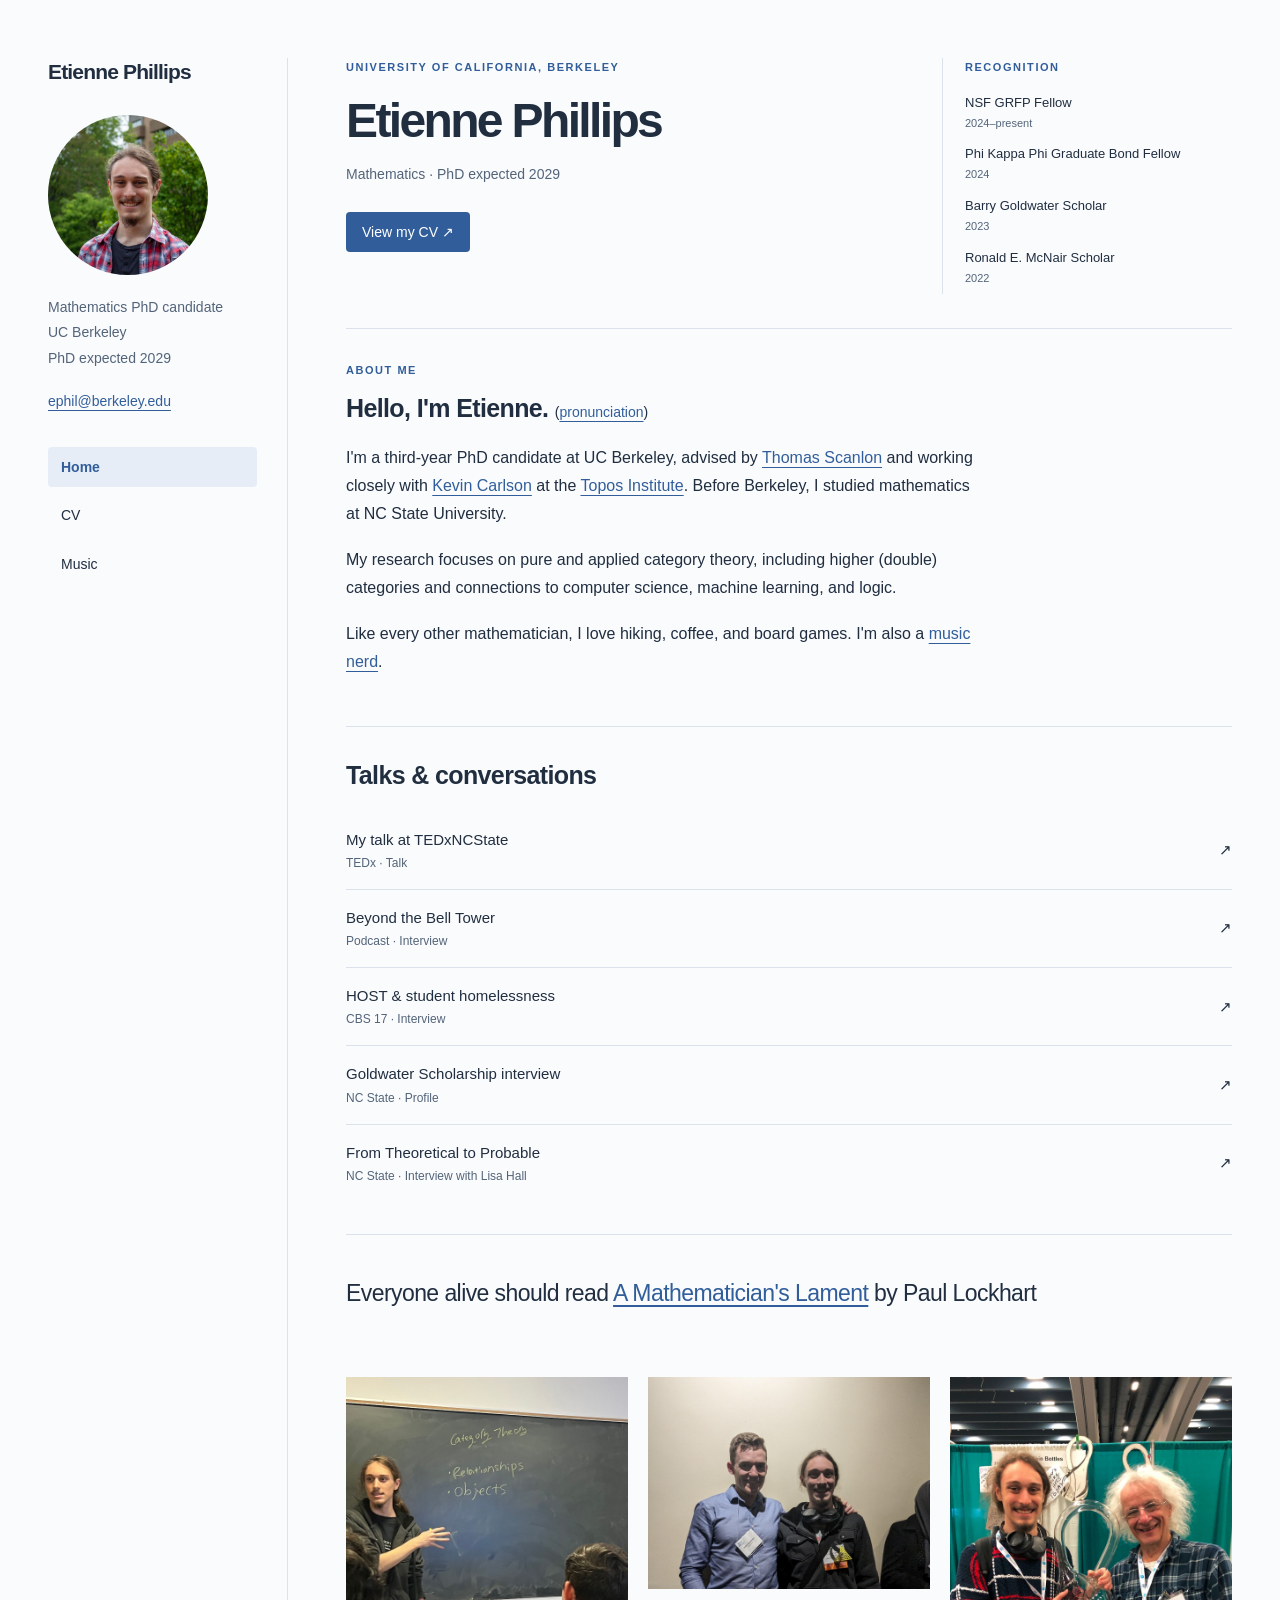
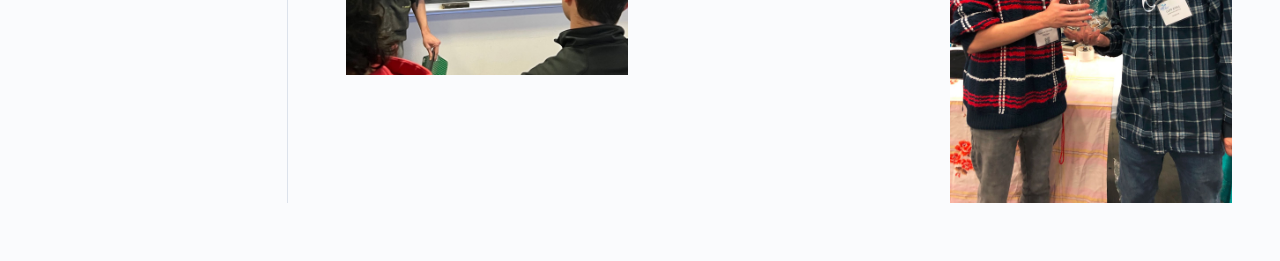
==== index.html @ 47337bb2 "Update index.html" ====
<!doctype html>
<html lang="en">
  <head>
    <!-- PAGE SETTINGS: Edit the title and description below. -->
    <meta charset="utf-8">
    <meta name="viewport" content="width=device-width, initial-scale=1">
    <meta name="description" content="Etienne Phillips, mathematics PhD candidate at the University of California, Berkeley.">
    <title>Home · Etienne Phillips</title>
    <link rel="stylesheet" href="styles.css">
  </head>
  <body>
    <a class="skip" href="#main">Skip to content</a>
    <div class="layout">
      <!-- SIDEBAR: Keep profile and navigation consistent across all three pages. -->
      <aside class="sidebar">
        <a class="brand" href="index.html">Etienne Phillips</a>
        <img class="portrait" src="assets/portrait.jpg" alt="Etienne Phillips outdoors" width="160" height="160">
        <p class="affiliation">Mathematics PhD candidate<br>UC Berkeley<br>PhD expected 2029</p>
        <a class="email" href="mailto:ephil@berkeley.edu">ephil@berkeley.edu</a>
        <nav aria-label="Main navigation">
          <a href="index.html" aria-current="page">Home</a>
          <a href="cv.html">CV</a>
          <a href="music.html">Music</a>
        </nav>
      </aside>
      <main id="main">
        <!-- PAGE CONTENT: Edit the text and links below. -->
        <!-- CONTENT SECTION -->
        <section class="masthead">
          <div class="identity">
            <div class="eyebrow">University of California, Berkeley</div>
            <h1>Etienne Phillips</h1>
            <p class="degree">Mathematics · PhD expected 2029</p>
            <div class="actions"><a class="button" href="cv.html">View my CV <span aria-hidden="true">↗</span></a></div>
          </div>
          <aside class="honors" aria-label="Recognition">
            <h2>Recognition</h2>
            <div class="honor"><b>NSF GRFP Fellow</b><small>2024–present</small></div>
            <div class="honor"><b>Phi Kappa Phi Graduate Bond Fellow</b><small>2024</small></div>
            <div class="honor"><b>Barry Goldwater Scholar</b><small>2023</small></div>
            <div class="honor"><b>Ronald E. McNair Scholar</b><small>2022</small></div>
          </aside>
        </section>
        <!-- CONTENT SECTION -->
        <section class="section bio" id="about">
          <div class="eyebrow" style="margin-bottom:12px">About me</div>
          <h2>Hello, I'm Etienne. <span class="pronunciation">(<a href="https://www.youtube.com/watch?v=D9Wzt2-R-TM">pronunciation</a>)</span></h2>
          <p>I'm a third-year PhD candidate at UC Berkeley, advised by <a href="https://math.berkeley.edu/~scanlon/">Thomas Scanlon</a> and working closely with <a href="https://topos.institute/people/kevin-carlson/">Kevin Carlson</a> at the <a href="https://topos.institute/">Topos Institute</a>. Before Berkeley, I studied mathematics at NC State University.</p>
          <p>My research focuses on pure and applied category theory, including higher (double) categories and connections to computer science, machine learning, and logic.</p>
          <p>Like every other mathematician, I love hiking, coffee, and board games. I'm also a <a href="etiennephillips.com/music">music nerd</a>.  </p>
        </section>
        <!-- CONTENT SECTION -->
        <section class="section">
          <div class="section-head">
            <h2>Talks &amp; conversations</h2>
          </div>
          <div class="press"><a href="https://www.youtube.com/watch?v=BL6Isf3ozGM">
              <div>My talk at TEDxNCState<small>TEDx · Talk</small></div>
              <span aria-hidden="true">↗</span>
            </a><a href="https://open.spotify.com/episode/5zebdVH6taTtudLgJsrcJx?si=0f05b96088144e88">
              <div>Beyond the Bell Tower<small>Podcast · Interview</small></div>
              <span aria-hidden="true">↗</span>
            </a><a href="https://www.cbs17.com/news/local-news/wake-county-news/new-programs-at-ncsu-address-student-homelessness/">
              <div>HOST &amp; student homelessness<small>CBS 17 · Interview</small></div>
              <span aria-hidden="true">↗</span>
            </a><a href="https://news.dasa.ncsu.edu/katie-traynelis-etienne-phillips-earn-goldwater-scholarships/">
              <div>Goldwater Scholarship interview<small>NC State · Profile</small></div>
              <span aria-hidden="true">↗</span>
            </a><a href="https://news.giving.ncsu.edu/2024/05/from-theoretical-to-probable/">
              <div>From Theoretical to Probable<small>NC State · Interview with Lisa Hall</small></div>
              <span aria-hidden="true">↗</span>
            </a></div>
        </section>
        <!-- CONTENT SECTION -->
        <section class="section recommendation">
          <h2>Everyone alive should read <a href="https://www.mimuw.edu.pl/~pawelst/rzut_oka/Zajecia_dla_MISH_2011-12/Lektury_files/LockhartsLament.pdf">A Mathematician's Lament</a> by Paul Lockhart</h2>
        </section>
        <!-- HOMEPAGE PHOTOS: Replace image files or edit these image tags. -->
        <section class="home-photos" aria-label="Photos from talks and mathematics events">
          <img src="assets/category-theory-talk.jpg" alt="Etienne presenting category theory at a chalkboard" width="1280" height="1352" loading="lazy">
          <img src="assets/conference-photo.jpg" alt="Etienne with another attendee at a mathematics event" width="1280" height="964" loading="lazy">
          <img src="assets/mathematics-event.jpg" alt="Etienne with another attendee beside a mathematical sculpture" width="1280" height="1936" loading="lazy">
        </section>
      </main>
    </div>
  </body>
</html>
---- styles.css ----
/* SHARED DESIGN: edit colors and fonts in :root first. */
:root {
  color-scheme:light;
  --ink:#202e40;
  --muted:#536479;
  --accent:#315e9a;
  --line:#dce2eb;
  --paper:#fafbfd;
}

* {
  box-sizing:border-box;
}

html {
  scroll-behavior:smooth;
}

body {
  margin:0;
  background:var(--paper);
  color:var(--ink);
  font:16px/1.75 Arial,Helvetica,sans-serif;
}

a {
  color:var(--accent);
  text-underline-offset:4px;
}

a:hover {
  color:#173e70;
}

a:focus-visible {
  outline:3px solid #b97812;
  outline-offset:5px;
}

.skip {
  position:absolute;
  left:20px;
  top:-100px;
  padding:12px;
  background:white;
  z-index:2;
}

.skip:focus {
  top:15px;
}

.layout {
  max-width:1320px;
  margin:auto;
  padding:58px 48px;
  display:grid;
  grid-template-columns:240px minmax(0,1fr);
  gap:58px;
}

.sidebar {
  padding-right:30px;
  border-right:1px solid var(--line);
}

.brand {
  color:var(--ink);
  font-size:21px;
  font-weight:700;
  letter-spacing:-.04em;
  text-decoration:none;
  display:block;
  line-height:1.3;
}

.portrait {
  display:block;
  object-fit:cover;
  object-position:50% 40%;
  border-radius:50%;
  margin:30px 0 20px;
}

.affiliation {
  font-size:14px;
  color:var(--muted);
  line-height:1.8;
  margin:0 0 16px;
}

.email {
  font-size:14px;
}

nav {
  display:flex;
  flex-direction:column;
  gap:8px;
  margin-top:32px;
}

nav a {
  display:block;
  padding:8px 13px;
  border-radius:4px;
  text-decoration:none;
  color:var(--ink);
  font-size:14px;
}

nav a:hover {
  background:#edf2fa;
}

nav a[aria-current=page] {
  background:#e6edf7;
  color:var(--accent);
  font-weight:700;
}

.masthead {
  display:grid;
  grid-template-columns:minmax(0,1fr) 290px;
  gap:25px;
  align-items:start;
  padding:0 0 34px;
}

.eyebrow {
  text-transform:uppercase;
  letter-spacing:.14em;
  font-size:11px;
  font-weight:700;
  color:var(--accent);
  line-height:1.7;
}

h1 {
  font-size:clamp(36px,4vw,48px);
  letter-spacing:-.055em;
  line-height:1.1;
  margin:18px 0 15px;
}

h2 {
  font-size:25px;
  letter-spacing:-.025em;
  line-height:1.3;
  margin:0 0 20px;
}

h3 {
  font-size:23px;
  margin:12px 0;
  font-weight:500;
  line-height:1.4;
}

.degree {
  font-size:14px;
  color:var(--muted);
  margin:0 0 25px;
}

.actions {
  display:flex;
  flex-wrap:wrap;
  align-items:center;
  gap:20px;
  font-size:13px;
}

.button {
  background:var(--accent);
  color:white;
  display:inline-block;
  border-radius:4px;
  padding:8px 16px;
  text-decoration:none;
  font-size:14px;
}

.button:hover {
  background:#244a7d;
  color:white;
}

.honors {
  padding-left:22px;
  border-left:1px solid var(--line);
}

.honors h2 {
  font-size:11px;
  letter-spacing:.14em;
  text-transform:uppercase;
  color:var(--accent);
  margin:0 0 10px;
  line-height:1.7;
}

.honor {
  padding:7px 0;
  line-height:1.45;
}

.honor b {
  display:block;
  font-size:13px;
  font-weight:500;
}

.honor small {
  display:block;
  color:var(--muted);
  font-size:11px;
  margin-top:3px;
}

.section {
  padding:32px 0;
  border-top:1px solid var(--line);
}

.bio .eyebrow {
  margin-bottom:12px;
}

.bio p {
  max-width:72ch;
  margin:0 0 18px;
}

.interests {
  display:flex;
  flex-wrap:wrap;
  gap:8px;
  margin-top:23px;
}

.interests span {
  font-size:12px;
  border:1px solid #d0dbea;
  background:#edf2fa;
  border-radius:20px;
  padding:3px 11px;
}

.section-head {
  display:flex;
  justify-content:space-between;
  align-items:baseline;
  gap:16px;
}

.press small,.muted {
  font-size:13px;
  color:var(--muted);
}

.press a {
  display:flex;
  justify-content:space-between;
  align-items:center;
  gap:20px;
  padding:15px 0;
  border-bottom:1px solid var(--line);
  color:var(--ink);
  text-decoration:none;
  font-size:15px;
}

.press a:hover {
  color:var(--accent);
}

.press small {
  display:block;
  font-size:12px;
}

.press a:last-child {
  border:0;
}

.recommendation p {
  margin:0 0 12px;
}

.page-heading {
  padding:0 0 30px;
}

.page-heading p {
  max-width:68ch;
}

.album-chart {
  margin:0 0 35px;
  padding-top:28px;
  border-top:1px solid var(--line);
}

.album-chart img {
  display:block;
  width:100%;
  height:auto;
}

.album-chart figcaption {
  font-size:13px;
  color:var(--muted);
  display:flex;
  justify-content:space-between;
  gap:15px;
  margin-top:12px;
}

footer {
  border-top:1px solid var(--line);
  padding:25px 0 5px;
  color:var(--muted);
  font-size:12px;
  margin-top:10px;
}

@media(max-width:1100px) {
  .layout {
    padding:40px 30px;
    grid-template-columns:205px minmax(0,1fr);
    gap:32px;
  }
  .masthead {
    grid-template-columns:minmax(0,1fr) 245px;
    gap:18px;
  }
  h1 {
    font-size:38px;
  }
  .honors {
    padding-left:18px;
  }
}

@media(max-width:850px) {
  .masthead {
    grid-template-columns:1fr;
  }
  .honors {
    padding:20px 0 0;
    border-left:0;
    display:grid;
    grid-template-columns:1fr 1fr;
    gap:8px 20px;
  }
  .honors h2 {
    grid-column:1/-1;
    margin-bottom:0;
  }
  .honor {
    padding:0;
  }
}

@media(max-width:650px) {
  .layout {
    display:block;
    padding:24px;
  }
  .sidebar {
    border-right:0;
    border-bottom:1px solid var(--line);
    padding:0 0 22px;
    margin-bottom:30px;
    display:grid;
    grid-template-columns:80px 1fr;
    column-gap:18px;
    align-items:start;
  }
  .brand {
    grid-column:1/-1;
    margin-bottom:18px;
  }
  .portrait {
    grid-column:1;
    grid-row:2/4;
    width:80px;
    height:80px;
    margin:0;
  }
  .affiliation {
    grid-column:2;
    font-size:12px;
    margin:0 0 6px;
  }
  .email {
    grid-column:2;
    font-size:12px;
  }
  nav {
    grid-column:1/-1;
    flex-direction:row;
    flex-wrap:wrap;
    margin-top:18px;
    gap:8px;
  }
  nav a {
    padding:6px 15px;
  }
  h1 {
    font-size:40px;
  }
  .section-head {
    display:block;
  }
  .honor b {
    font-size:12px;
  }
  .album-chart figcaption {
    flex-wrap:wrap;
  }
  .masthead {
    padding-bottom:27px;
  }
  .section {
    padding:27px 0;
  }
}

@media(prefers-reduced-motion:reduce) {
  html {
    scroll-behavior:auto;
  }
}

/* CV: plain document pages, without browser PDF controls. */
.cv-pages {
  max-width: 900px;
}

.cv-page {
  margin: 0 0 24px;
  background: white;
}

.cv-page img {
  display: block;
  width: 100%;
  height: auto;
}

.visually-hidden {
  position: absolute;
  width: 1px;
  height: 1px;
  padding: 0;
  margin: -1px;
  overflow: hidden;
  clip-path: inset(50%);
  white-space: nowrap;
  border: 0;
}

/* Homepage photos retain their full original proportions. */
.home-photos {
  display: grid;
  grid-template-columns: repeat(3, minmax(0, 1fr));
  gap: 20px;
  margin-top: 24px;
}

.home-photos img {
  display: block;
  width: 100%;
  height: auto;
}

.pronunciation {
  font-size: 14px;
  font-weight: normal;
  letter-spacing: normal;
  white-space: nowrap;
}

@media (max-width: 650px) {
  .home-photos {
    grid-template-columns: 1fr;
    gap: 24px;
  }
}

.recommendation h2 {
  font-size: 23px;
  font-weight: 500;
  margin: 12px 0;
}
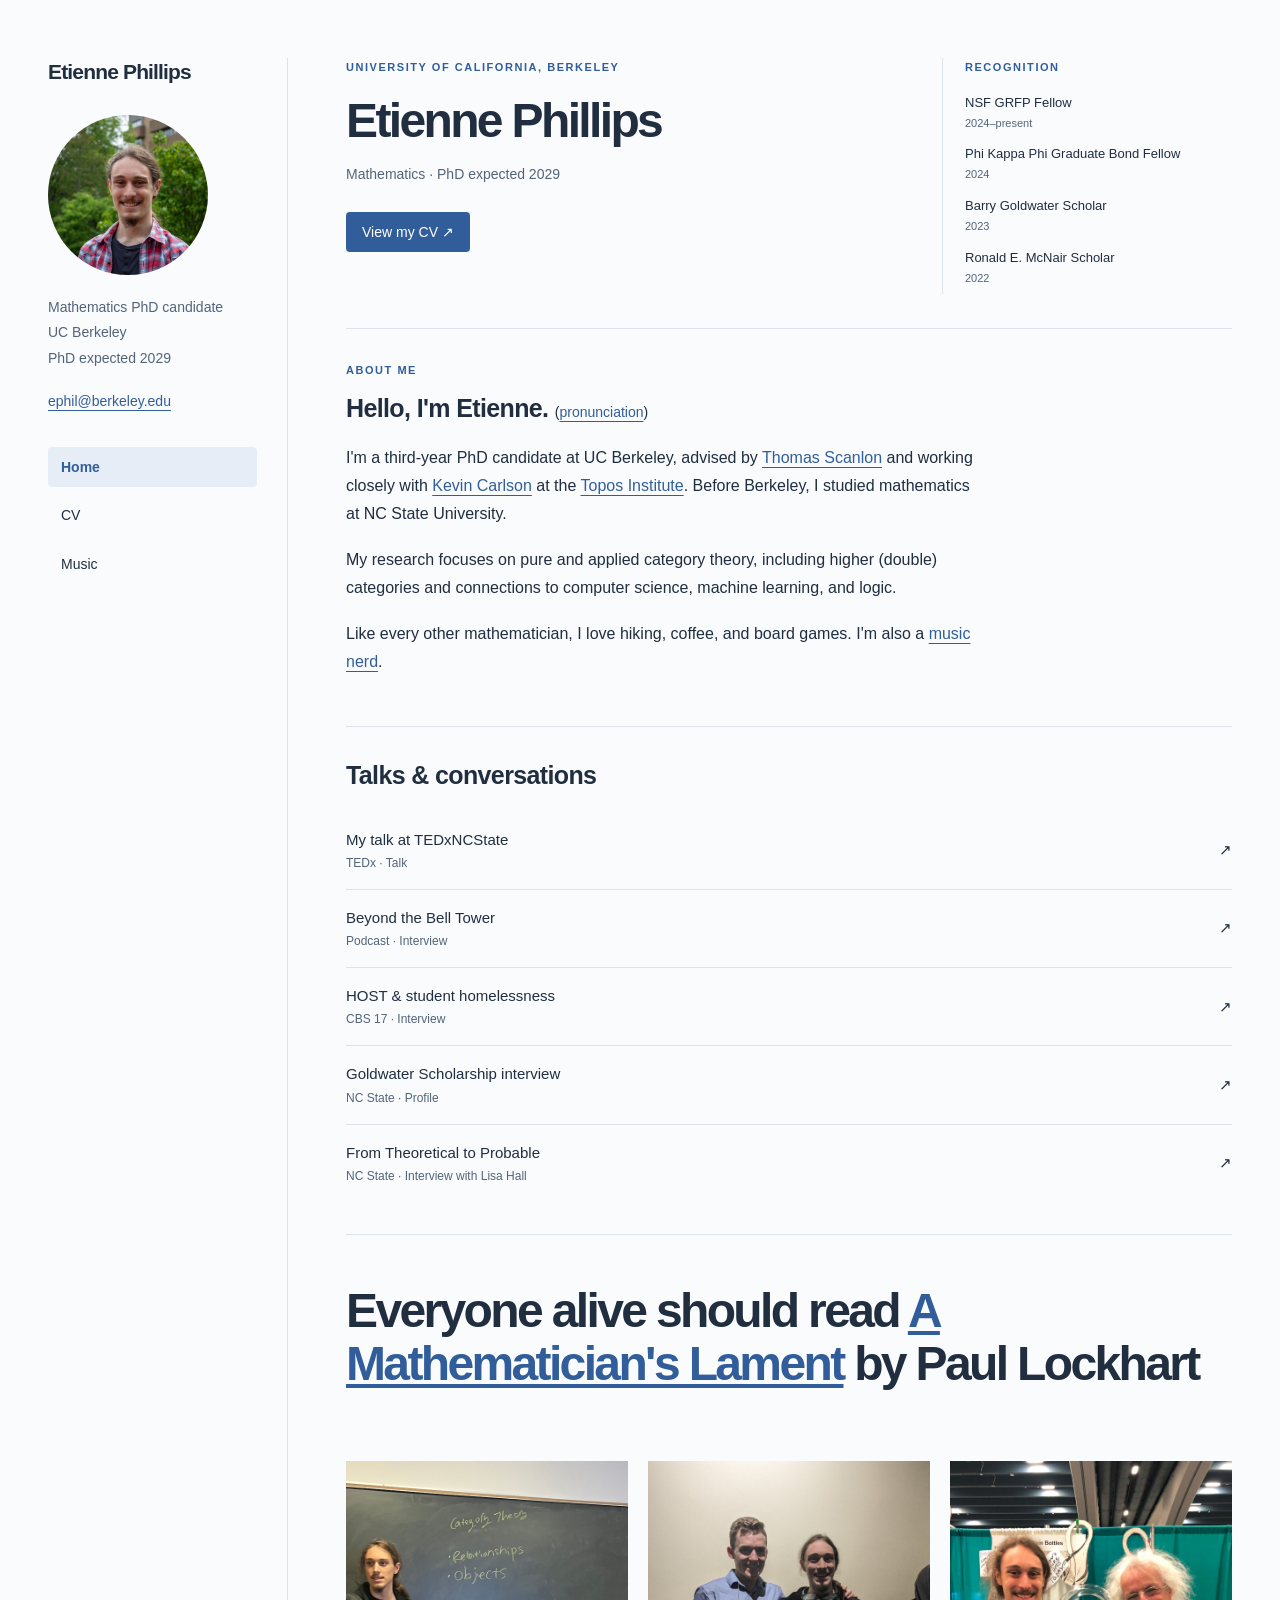
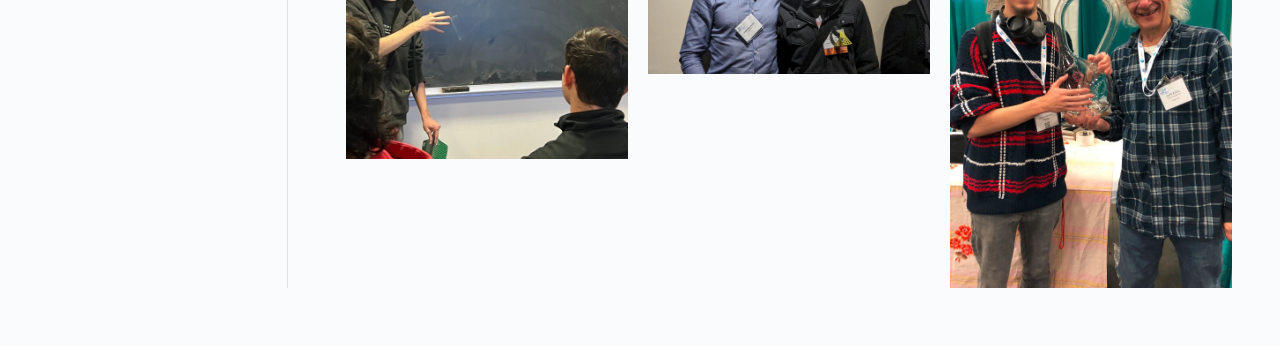
==== commit d04fefd9: "Fix HTML encoding issues in index.html" ====
--- a/index.html
+++ b/index.html
@@ -73,7 +73,7 @@
         </section>
         <!-- CONTENT SECTION -->
         <section class="section recommendation">
-          <h2>Everyone alive should read <a href="https://www.mimuw.edu.pl/~pawelst/rzut_oka/Zajecia_dla_MISH_2011-12/Lektury_files/LockhartsLament.pdf">A Mathematician's Lament</a> by Paul Lockhart</h2>
+          <h1>Everyone alive should read <a href="https://www.mimuw.edu.pl/~pawelst/rzut_oka/Zajecia_dla_MISH_2011-12/Lektury_files/LockhartsLament.pdf">A Mathematician's Lament</a> by Paul Lockhart</h1>
         </section>
         <!-- HOMEPAGE PHOTOS: Replace image files or edit these image tags. -->
         <section class="home-photos" aria-label="Photos from talks and mathematics events">
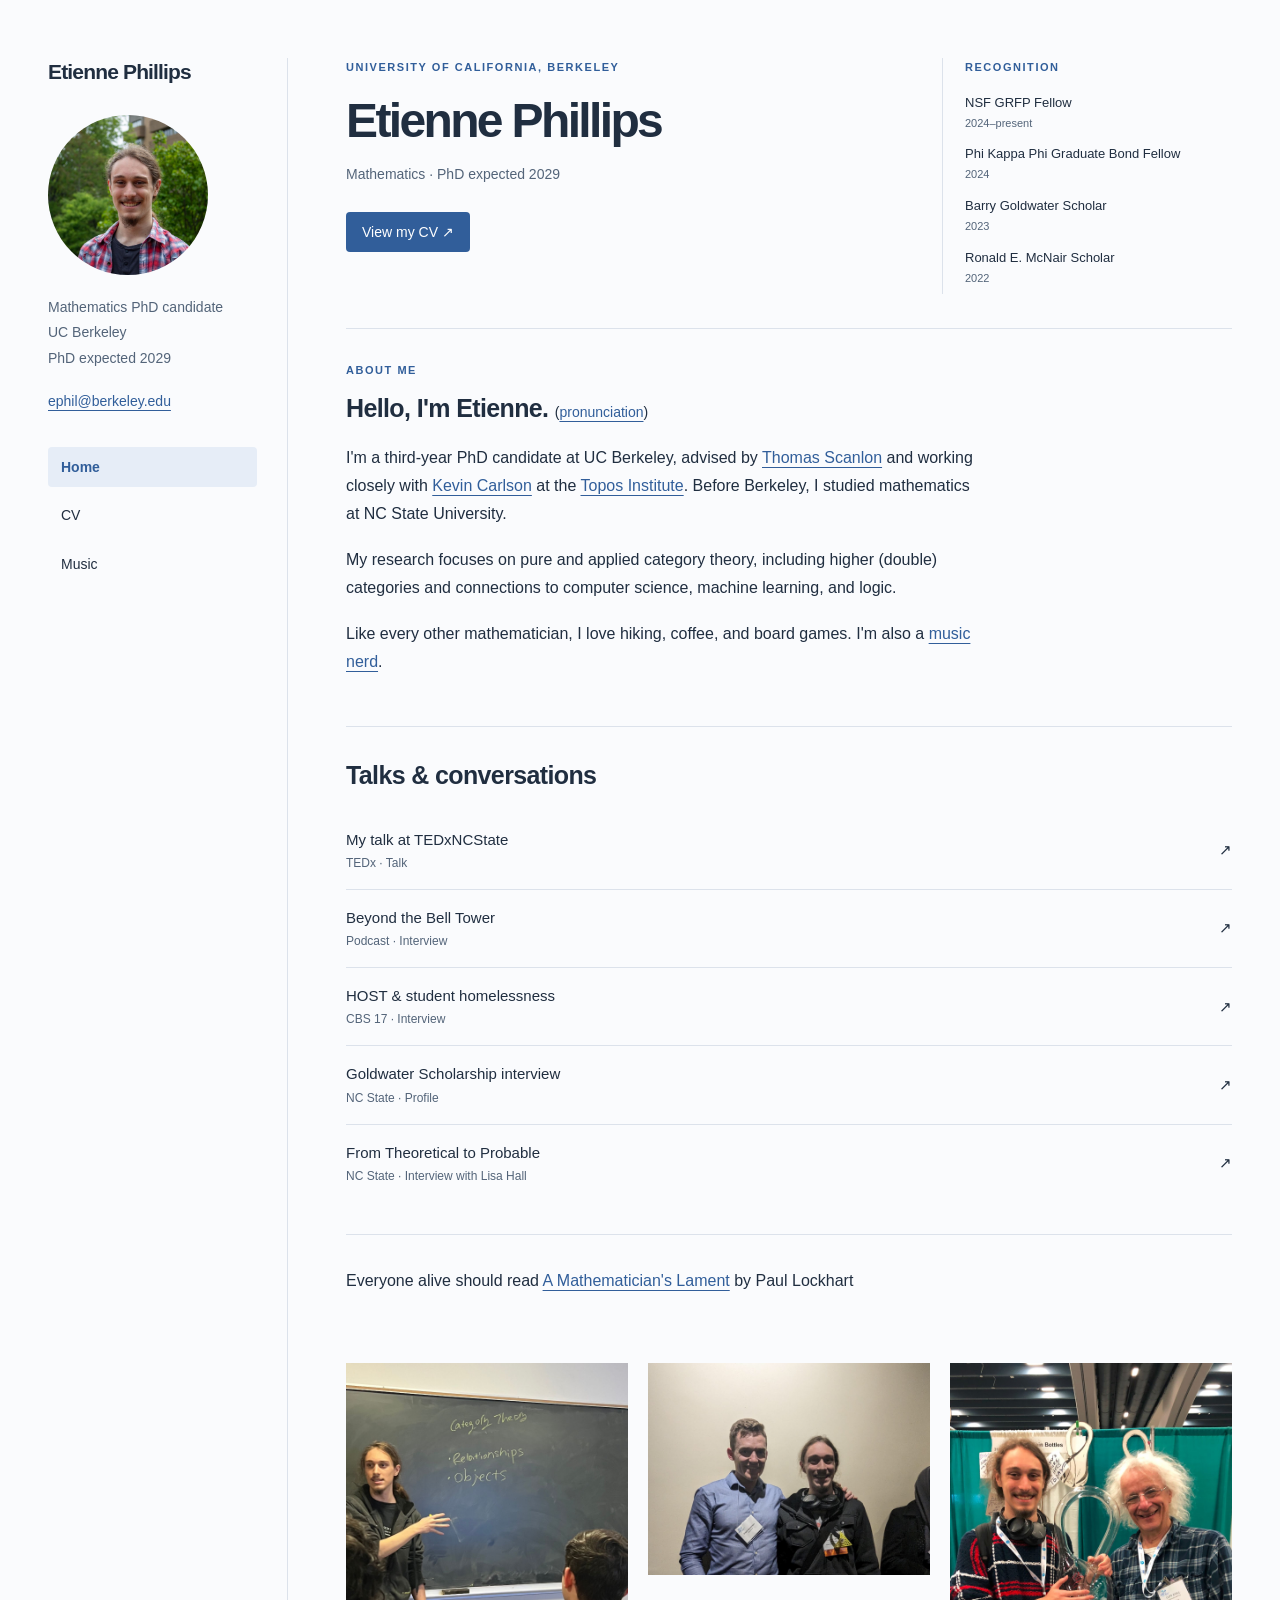
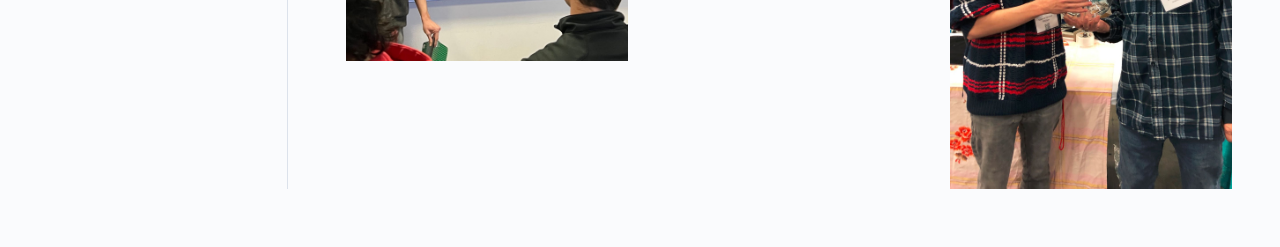
==== commit 592f6a99: "Update index.html" ====
--- a/index.html
+++ b/index.html
@@ -73,7 +73,7 @@
         </section>
         <!-- CONTENT SECTION -->
         <section class="section recommendation">
-          <h1>Everyone alive should read <a href="https://www.mimuw.edu.pl/~pawelst/rzut_oka/Zajecia_dla_MISH_2011-12/Lektury_files/LockhartsLament.pdf">A Mathematician's Lament</a> by Paul Lockhart</h1>
+          <p>Everyone alive should read <a href="https://www.mimuw.edu.pl/~pawelst/rzut_oka/Zajecia_dla_MISH_2011-12/Lektury_files/LockhartsLament.pdf">A Mathematician's Lament</a> by Paul Lockhart</p>
         </section>
         <!-- HOMEPAGE PHOTOS: Replace image files or edit these image tags. -->
         <section class="home-photos" aria-label="Photos from talks and mathematics events">
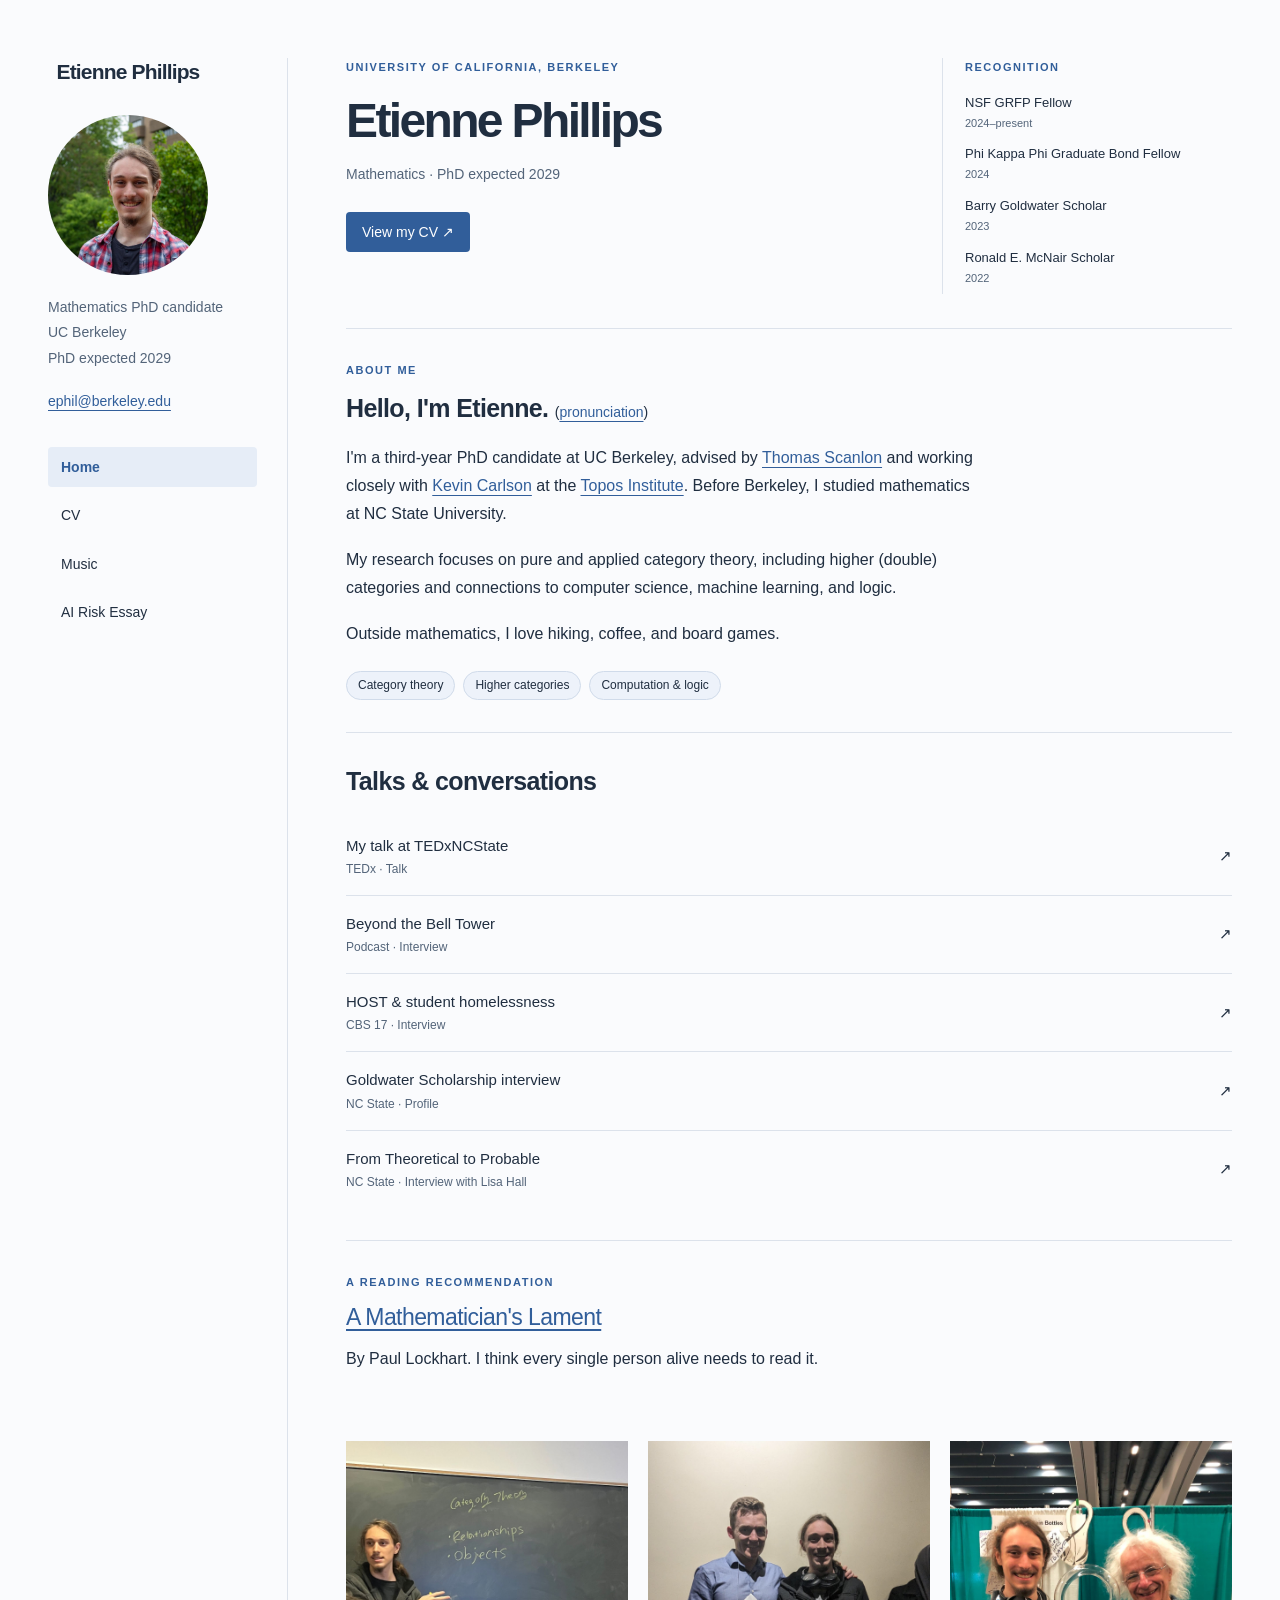
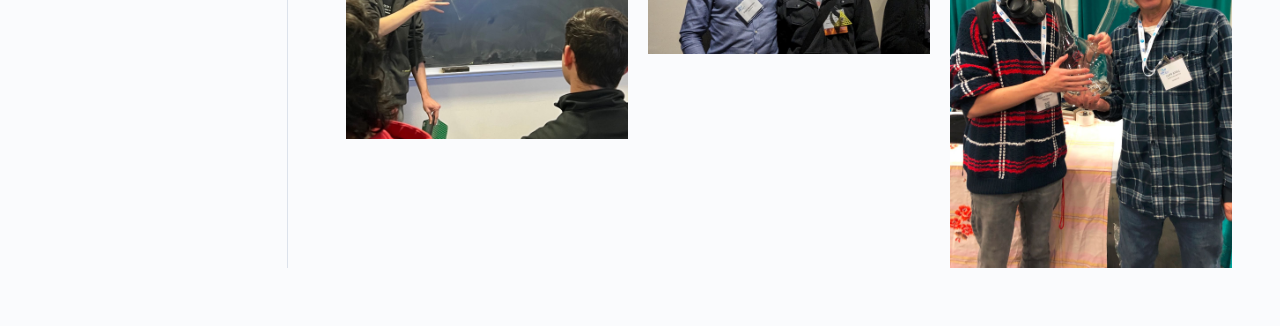
==== commit 3991f702: "Add files via upload" ====
--- a/index.html
+++ b/index.html
@@ -21,6 +21,7 @@
           <a href="index.html" aria-current="page">Home</a>
           <a href="cv.html">CV</a>
           <a href="music.html">Music</a>
+          <a href="ai-risk-essay.html">AI Risk Essay</a>
         </nav>
       </aside>
       <main id="main">
@@ -47,7 +48,8 @@
           <h2>Hello, I'm Etienne. <span class="pronunciation">(<a href="https://www.youtube.com/watch?v=D9Wzt2-R-TM">pronunciation</a>)</span></h2>
           <p>I'm a third-year PhD candidate at UC Berkeley, advised by <a href="https://math.berkeley.edu/~scanlon/">Thomas Scanlon</a> and working closely with <a href="https://topos.institute/people/kevin-carlson/">Kevin Carlson</a> at the <a href="https://topos.institute/">Topos Institute</a>. Before Berkeley, I studied mathematics at NC State University.</p>
           <p>My research focuses on pure and applied category theory, including higher (double) categories and connections to computer science, machine learning, and logic.</p>
-          <p>Like every other mathematician, I love hiking, coffee, and board games. I'm also a <a href="etiennephillips.com/music">music nerd</a>.  </p>
+          <p>Outside mathematics, I love hiking, coffee, and board games.</p>
+          <div class="interests"><span>Category theory</span><span>Higher categories</span><span>Computation &amp; logic</span></div>
         </section>
         <!-- CONTENT SECTION -->
         <section class="section">
@@ -73,7 +75,9 @@
         </section>
         <!-- CONTENT SECTION -->
         <section class="section recommendation">
-          <p>Everyone alive should read <a href="https://www.mimuw.edu.pl/~pawelst/rzut_oka/Zajecia_dla_MISH_2011-12/Lektury_files/LockhartsLament.pdf">A Mathematician's Lament</a> by Paul Lockhart</p>
+          <div class="eyebrow">A reading recommendation</div>
+          <h2><a href="https://www.mimuw.edu.pl/~pawelst/rzut_oka/Zajecia_dla_MISH_2011-12/Lektury_files/LockhartsLament.pdf">A Mathematician's Lament</a></h2>
+          <p>By Paul Lockhart. I think every single person alive needs to read it.</p>
         </section>
         <!-- HOMEPAGE PHOTOS: Replace image files or edit these image tags. -->
         <section class="home-photos" aria-label="Photos from talks and mathematics events">
--- a/styles.css
+++ b/styles.css
@@ -498,3 +498,27 @@
 
 
 
+
+/* Align the sidebar name with the center of the profile photo. */
+@media (min-width: 651px) {
+  .sidebar .brand {
+    width: 160px;
+    text-align: center;
+  }
+}
+
+/* AI Risk Essay preserves the PDF's original page layout. */
+.essay-pages { max-width: 900px; }
+.essay-page { margin: 0 0 24px; background: white; }
+.essay-page img { display: block; width: 100%; height: auto; }
+
+/* PDF-style essay text and working links. Percentage positions scale with each page. */
+.essay-page { position: relative; container-type: inline-size; }
+.essay-text-layer { position: absolute; inset: 0; color: transparent; }
+.essay-text-layer span { position: absolute; white-space: pre; line-height: 1; user-select: text; }
+.essay-text-layer span::selection { color: transparent; background: rgba(49, 94, 154, .25); }
+.essay-links { position: absolute; inset: 0; pointer-events: none; }
+.essay-link { position: absolute; display: block; pointer-events: auto; border-radius: 1px; }
+.essay-link:hover { background: rgba(49, 94, 154, .12); }
+.essay-link:focus-visible { outline: 2px solid var(--accent); outline-offset: 2px; background: rgba(49, 94, 154, .15); }
+.essay-destination { position: absolute; left: 0; width: 1px; height: 1px; scroll-margin-top: 24px; }
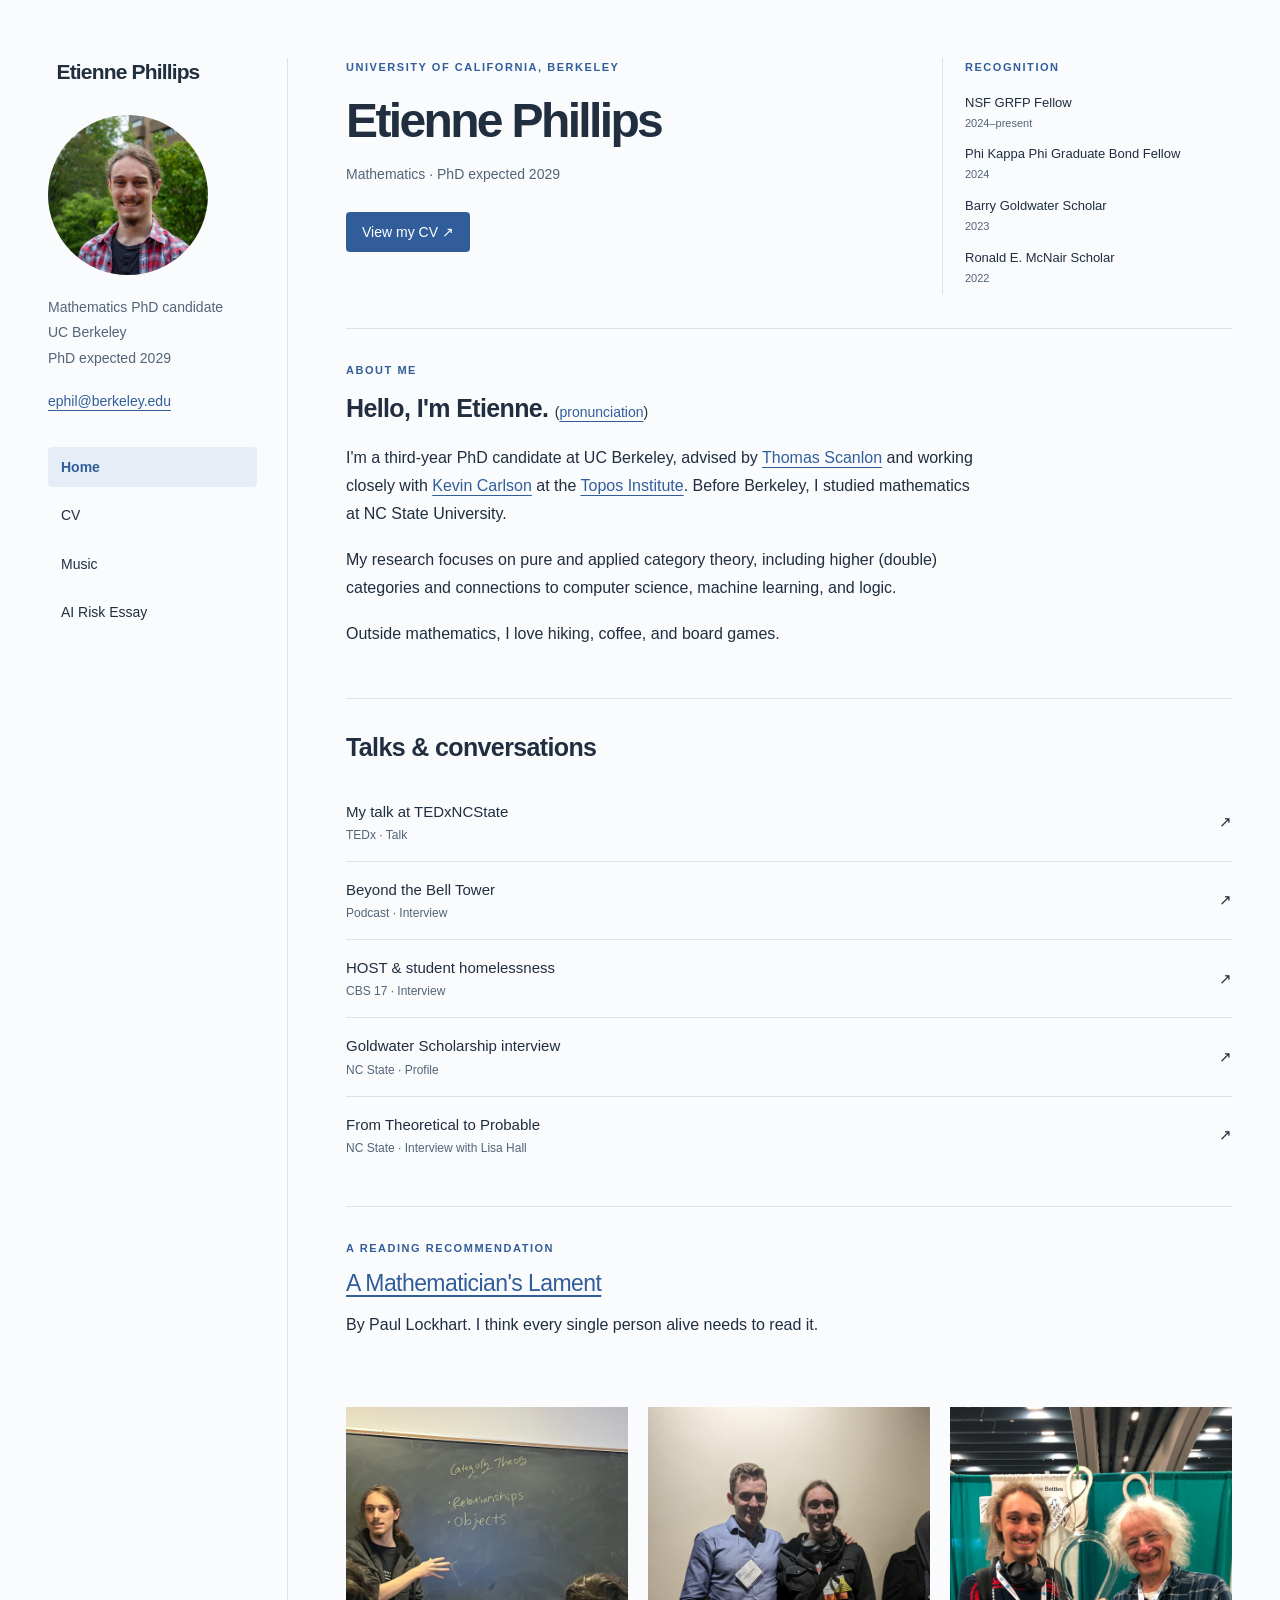
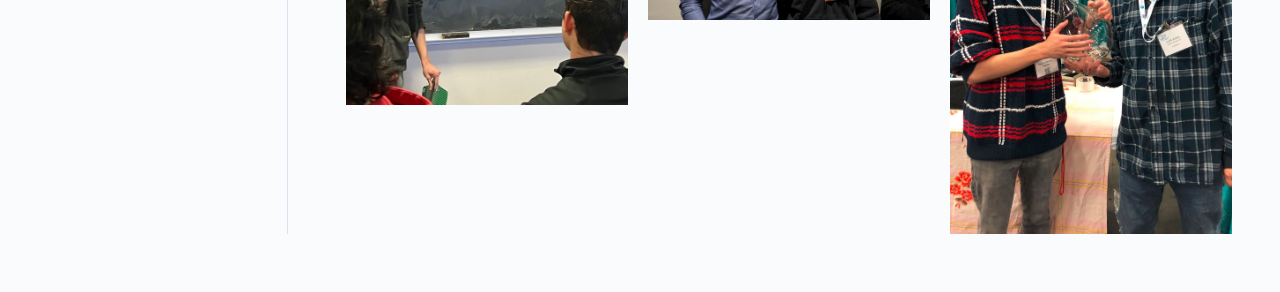
==== commit 36181ce4: "Fix HTML encoding issues in index.html" ====
--- a/index.html
+++ b/index.html
@@ -49,7 +49,6 @@
           <p>I'm a third-year PhD candidate at UC Berkeley, advised by <a href="https://math.berkeley.edu/~scanlon/">Thomas Scanlon</a> and working closely with <a href="https://topos.institute/people/kevin-carlson/">Kevin Carlson</a> at the <a href="https://topos.institute/">Topos Institute</a>. Before Berkeley, I studied mathematics at NC State University.</p>
           <p>My research focuses on pure and applied category theory, including higher (double) categories and connections to computer science, machine learning, and logic.</p>
           <p>Outside mathematics, I love hiking, coffee, and board games.</p>
-          <div class="interests"><span>Category theory</span><span>Higher categories</span><span>Computation &amp; logic</span></div>
         </section>
         <!-- CONTENT SECTION -->
         <section class="section">
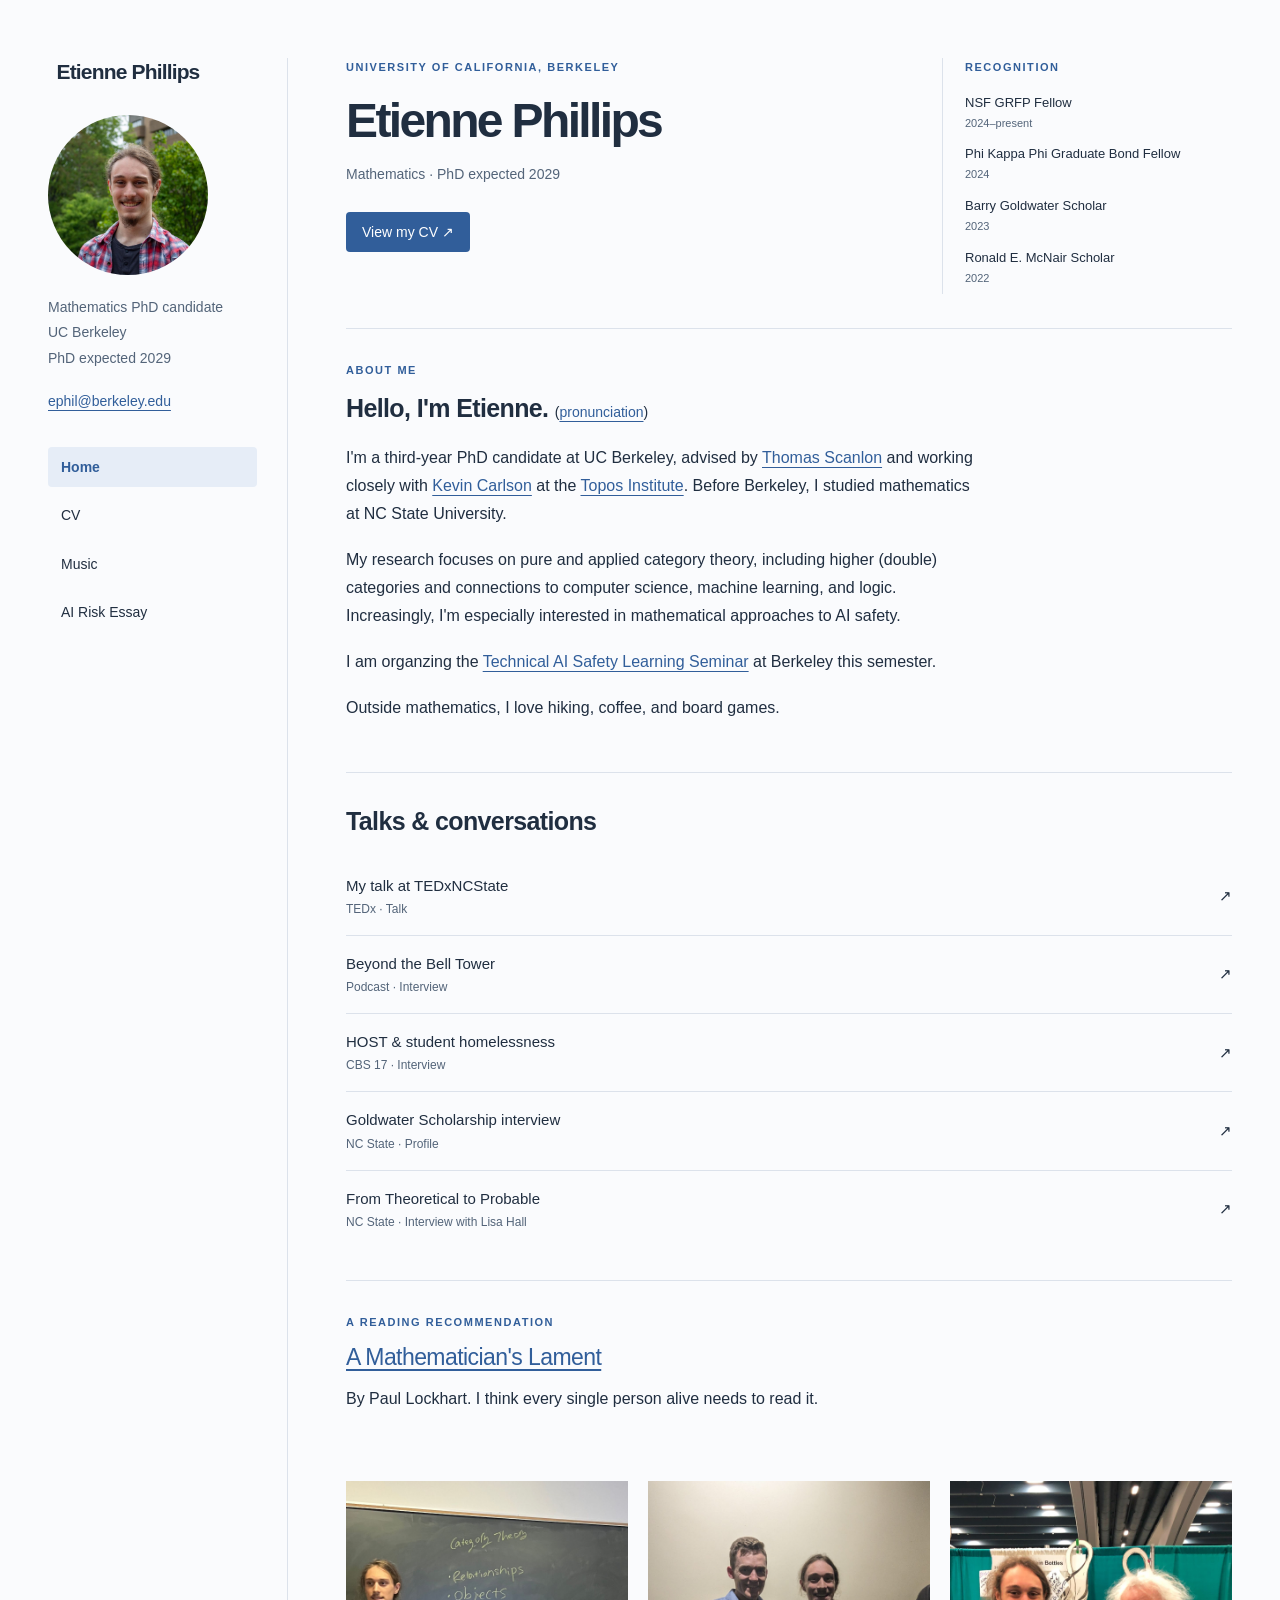
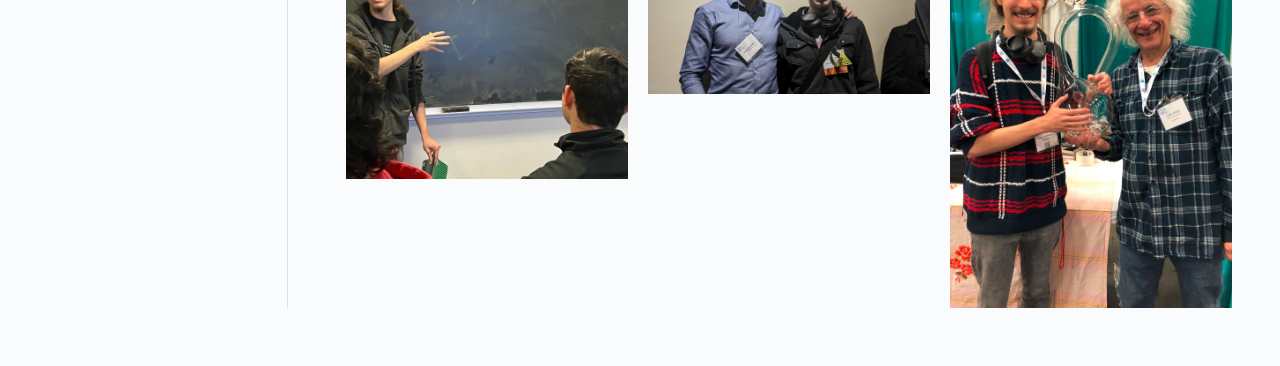
==== commit 75bbd39b: "Revise index.html with updated personal information Updated the content in the index.html file to re" ====
--- a/index.html
+++ b/index.html
@@ -21,7 +21,7 @@
           <a href="index.html" aria-current="page">Home</a>
           <a href="cv.html">CV</a>
           <a href="music.html">Music</a>
-          <a href="ai-risk-essay.html">AI Risk Essay</a>
+          <a href="https://vibbz.substack.com/p/should-we-care-about-ai-risks">AI Risk Essay</a>
         </nav>
       </aside>
       <main id="main">
@@ -47,7 +47,8 @@
           <div class="eyebrow" style="margin-bottom:12px">About me</div>
           <h2>Hello, I'm Etienne. <span class="pronunciation">(<a href="https://www.youtube.com/watch?v=D9Wzt2-R-TM">pronunciation</a>)</span></h2>
           <p>I'm a third-year PhD candidate at UC Berkeley, advised by <a href="https://math.berkeley.edu/~scanlon/">Thomas Scanlon</a> and working closely with <a href="https://topos.institute/people/kevin-carlson/">Kevin Carlson</a> at the <a href="https://topos.institute/">Topos Institute</a>. Before Berkeley, I studied mathematics at NC State University.</p>
-          <p>My research focuses on pure and applied category theory, including higher (double) categories and connections to computer science, machine learning, and logic.</p>
+          <p>My research focuses on pure and applied category theory, including higher (double) categories and connections to computer science, machine learning, and logic. Increasingly, I'm especially interested in mathematical approaches to AI safety.</p>
+          <p>I am organzing the <a href="https://vibbz.github.io/Ai-Safety-Seminar-Fall-2026/">Technical AI Safety Learning Seminar</a> at Berkeley this semester. </p>
           <p>Outside mathematics, I love hiking, coffee, and board games.</p>
         </section>
         <!-- CONTENT SECTION -->
